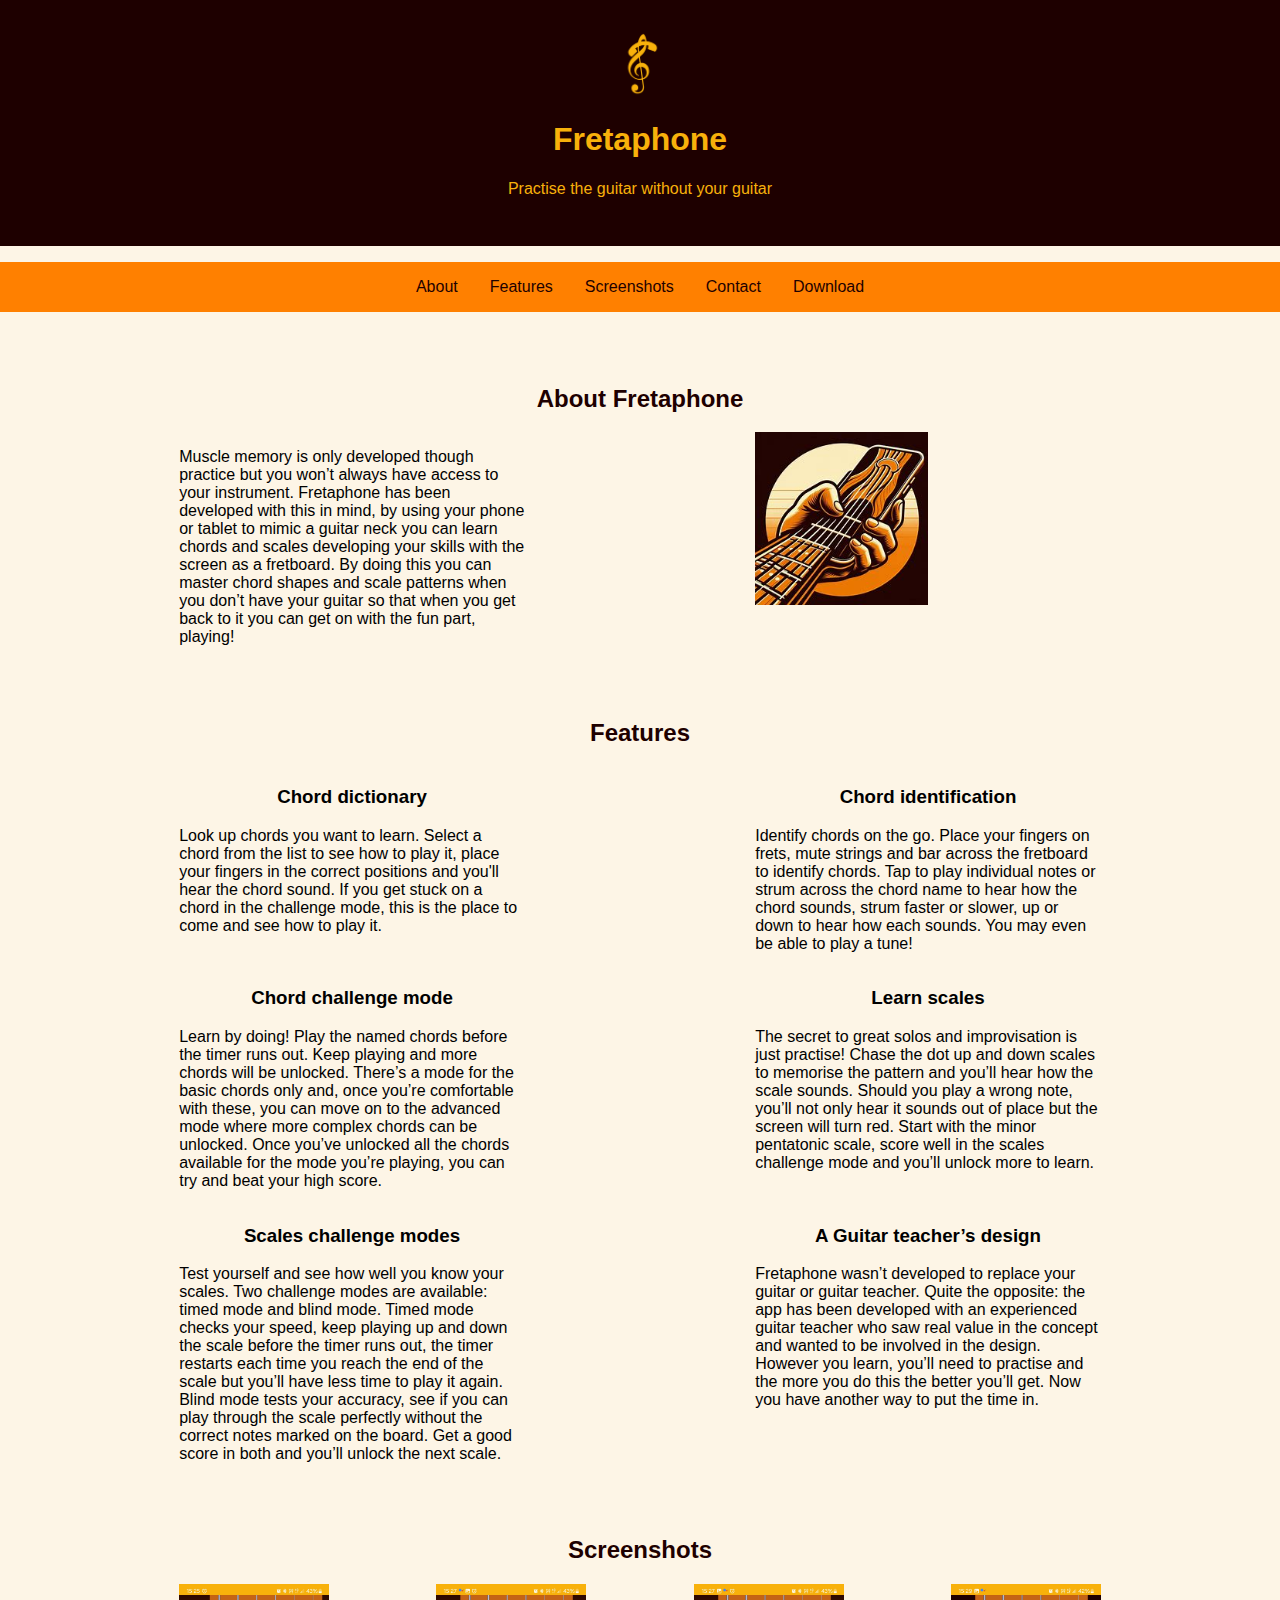
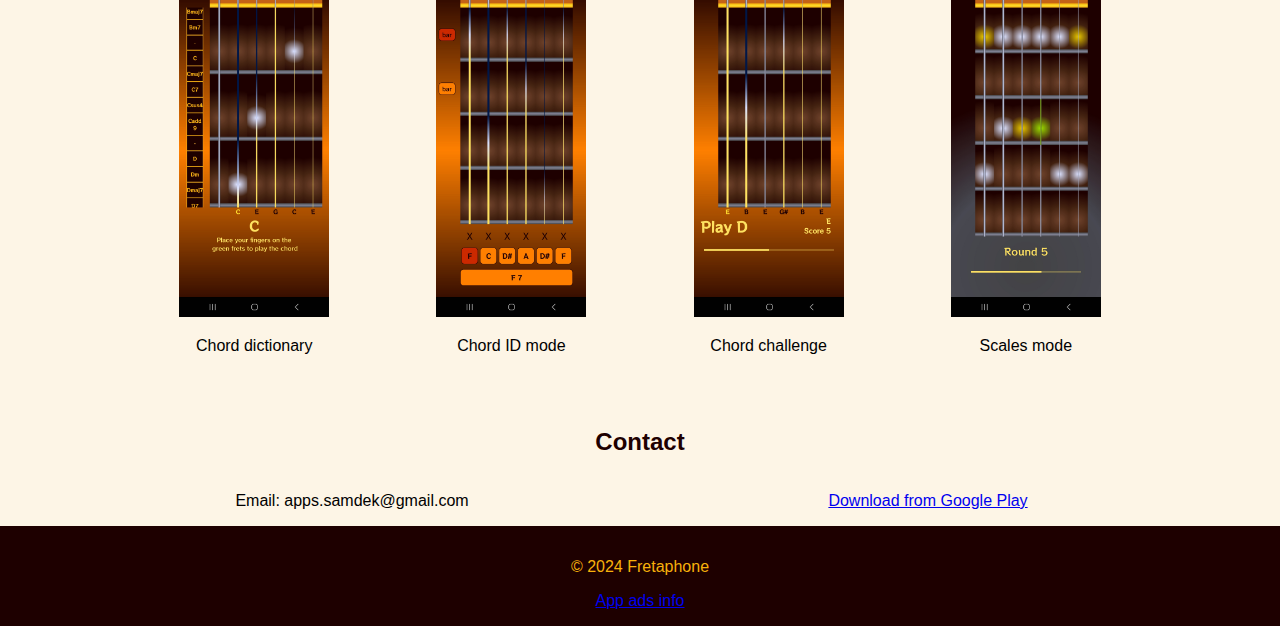
==== fretaphone.html @ 59482a4c "Transfer" ====
<!DOCTYPE html>
<html lang="en">

<head>
    <meta charset="UTF-8">
    <meta name="viewport" content="width=device-width, initial-scale=1.0">
    <title>Fretaphone</title>
    <link rel="stylesheet" href="styles.css">
</head>

<body>
    <header>
        <img src="fretaphone_logo.png" alt="fretaphone logo" id="logo">
        <h1>Fretaphone</h1>
        <p>Practise the guitar without your guitar</p>

    </header>

    <nav>
        <ul>
            <li><a href="#about">About</a></li>
            <li><a href="#features">Features</a></li>
            <li><a href="#screenshots">Screenshots</a></li>
            <li><a href="#contact">Contact</a></li>
            <a href="https://play.google.com/store/apps/details?id=com.fretaphone">Download</a>
        </ul>
    </nav>



    <section id="about">
        <div class="row">
            <div class="column">
                <h2 class="subhead">About Fretaphone</h2>
            </div>
        </div>
        <div class="row">
            <div class="column">

                <p>Muscle memory is only developed though practice but you won’t always have access to your instrument.
                    Fretaphone has been developed with this in mind, by using your phone or tablet to mimic a guitar
                    neck you can learn chords and scales developing your skills with the screen as a fretboard. By doing
                    this you can master chord shapes and scale patterns when you don’t have your guitar so that when you
                    get back to it you can get on with the fun part, playing!</p>
            </div>
            <div class="column">
                <img src="fretboard_phone_surreal.jpg" alt="fretaphone surreal image" id="image">
            </div>

        </div>

    </section>

    <section id="features">
        <div class="row">
            <div class="column">
                <h2 class="subhead">Features</h2>
            </div>
        </div>
        <div class="row">
            <div class="column">
                <h3>Chord dictionary</h3>
                <p>Look up chords you want to learn. Select a chord from the list to see how to play it, place your
                    fingers in the correct positions and
                    you'll hear the chord sound. If you get stuck on a chord in the challenge mode, this is the place to
                    come and see how to play it.</p>

            </div>
            <div class="column">
                <h3>Chord identification</h3>
                <p>Identify chords on the go. Place your fingers on frets, mute strings and bar across the fretboard to
                    identify chords.
                    Tap to play individual notes or strum across the chord name to hear how the chord sounds, strum
                    faster or slower,
                    up or down to hear how each sounds. You may even be able to play a tune!</p>

            </div>
        </div>

        </div>

        <div class="row">
            <div class="column">
                <h3>Chord challenge mode</h3>
                <p>Learn by doing! Play the named chords before the timer runs out. Keep playing and more chords will be
                    unlocked. There’s a mode for the basic chords only and, once you’re comfortable with these, you can
                    move on to the advanced mode where more complex chords can be unlocked. Once you’ve unlocked all the
                    chords available for the mode you’re playing, you can try and beat your high score. </p>
            </div>
            <div class="column">
                <h3>Learn scales</h3>
                <p>The secret to great solos and improvisation is just practise! Chase the dot up and down scales to
                    memorise the pattern and you’ll hear how the scale sounds. Should you play a wrong note, you’ll not
                    only hear it sounds out of place but the screen will turn red. Start with the minor pentatonic
                    scale, score well in the scales challenge mode and you’ll unlock more to learn. </p>
            </div>

        </div>

        <div class="row">
            <div class="column">
                <h3>Scales challenge modes</h3>
                <p>Test yourself and see how well you know your scales. Two challenge modes are available: timed mode
                    and blind mode. Timed mode checks your speed, keep playing up and down the scale before the timer
                    runs out, the timer restarts each time you reach the end of the scale but you’ll have less time to
                    play it again. Blind mode tests your accuracy, see if you can play through the scale perfectly
                    without the correct notes marked on the board. Get a good score in both and you’ll unlock the next
                    scale.</p>
            </div>
            <div class="column">
                <h3>A Guitar teacher’s design</h3>
                <p>Fretaphone wasn’t developed to replace your guitar or guitar teacher. Quite the opposite: the app has
                    been developed with an experienced guitar teacher who saw real value in the concept and wanted to be
                    involved in the design. However you learn, you’ll need to practise and the more you do this the
                    better you’ll get. Now you have another way to put the time in.</p>
            </div>

        </div>

    </section>

    <section id="screenshots">
        <div class="row">
            <div class="column">
                <h2 class="subhead">Screenshots</h2>
            </div>
       </div>
       <div class="screenshot-row">
        <div class="screenshot-container">
            <img src="screenshot_dictionary.jpg" alt="dictionary screenshot" class="screenshot">
            <p>Chord dictionary</p>
        </div>
        
        <div class="screenshot-container">
            <img src="screenshot_chord_id.jpg" alt="chord ID screenshot" class="screenshot">
            <p>Chord ID mode</p>
        </div>
        <div class="screenshot-container">
            <img src="screenshot_chords_challenge.jpg" alt="chord challenge screenshot 1" class="screenshot">
            <p>Chord challenge</p>
        </div>
        
        <div class="screenshot-container">
            <img src="screenshot_scales_timed.jpg" alt="scales timed mode screenshot" class="screenshot">
            <p>Scales mode</p>
        </div>
       
    </div>
        

    </section>

    <section id="contact">
        <div class="row">
            <div class="column">
                <h2 class="subhead">Contact</h2>
            </div>
        </div>
        <div class="row">
            <div class="column">
                <p>Email: apps.samdek@gmail.com</p>
            </div>
            <div class="column"><p>
    <a href="https://play.google.com/store/apps/details?id=com.fretaphone">Download from Google Play</a>

</p>
            </div>

        </div>

    </section>





    <footer>
        <p>&copy; 2024 Fretaphone</p>
        <a href="app-ads.txt">App ads info</a>
    </footer>
</body>


</html>
---- styles.css ----
/* styles.css */
body {
    font-family: Arial, sans-serif;
    margin: 0;
    padding: 0;
    background-color: #FDF5E6;
}

header {
    background-color:  #1E0000;
    color: #F8B10B;
    text-align: center;
    padding: 2rem;
}

.subhead {
   padding-top: 4%;
   font-weight: bold;
  color: #1E0000;
}



#logo {
    max-width: 10%; 
    height: auto; /* Maintains the aspect ratio */
    padding: 0%;
}

#image {
    width: 50%;
    height: 30%;
}

.screenshot-row {
    display: flex;
    flex-wrap: wrap;
    justify-content: space-between; /* Distribute space evenly */
    padding-left: 10%;
    padding-right: 10%;
}

.screenshot {
   flex: 1;
    max-width:100%; 
    
}


.screenshot-container {
    text-align: center; /* Center the text */
    padding-left: 5%;
    padding-right: 5%;
    max-width: 150px;
}

.screenshot {
    max-width: 100%; /* Ensure the image fits within the container */
}


nav ul {
    list-style: none;
    display: flex;
    justify-content: center;
    background-color: #ff8000;
    padding: 1rem;
}

nav a {
    text-decoration: none;
    color: #1E0000;
    margin: 0 1rem;
}


footer {
    text-align: center;
    background-color: #1E0000;
    color: #F8B10B;
    padding: 1rem;
}

.row {
    display: flex;
    flex-wrap: wrap;
    justify-content: center; /* Center horizontally */
    align-items: flex-start; /* Align items at the bottom */
    padding-left: 5%;
    padding-right: 5%;
}

.column {
    flex: 1; /* Equal distribution of available space */
    padding-left: 10%;
    padding-right: 10%;
    align-items: center;
    justify-items: center;
}

.index_scheme {
    color: black;
}
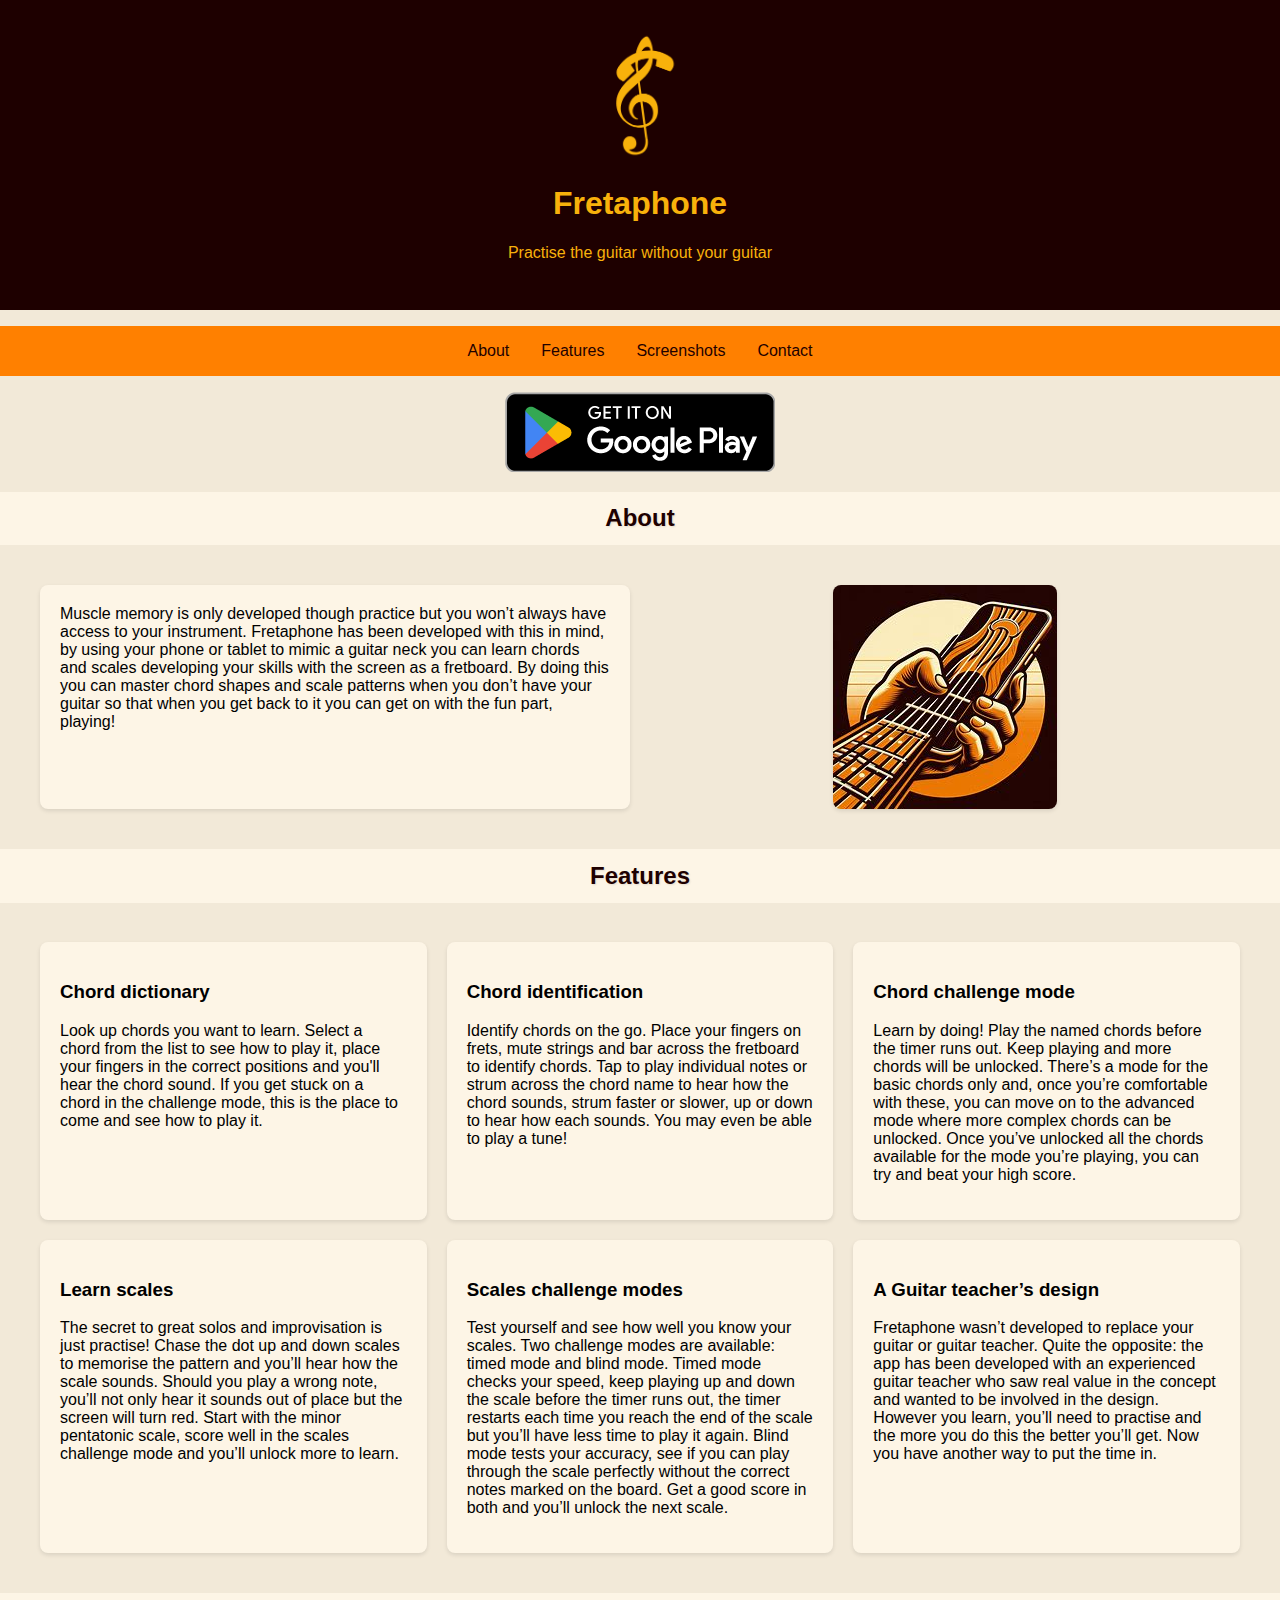
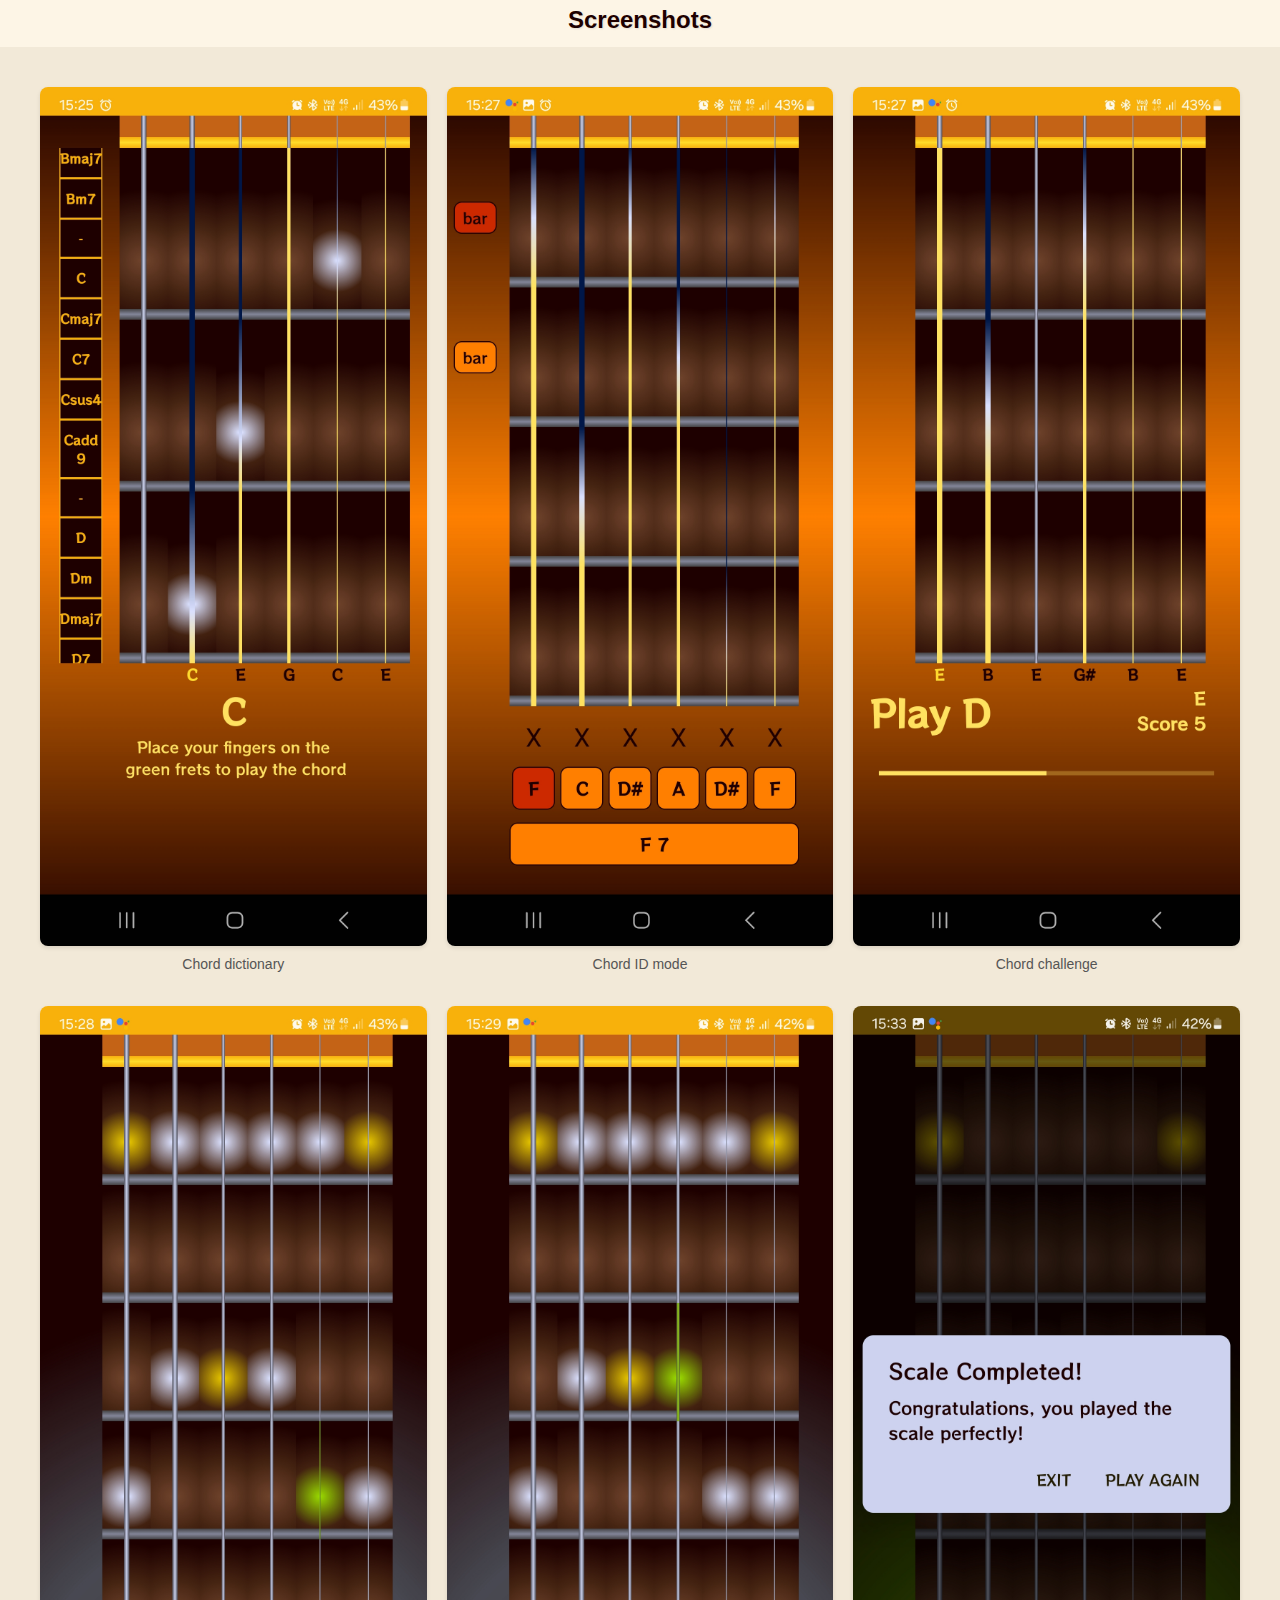
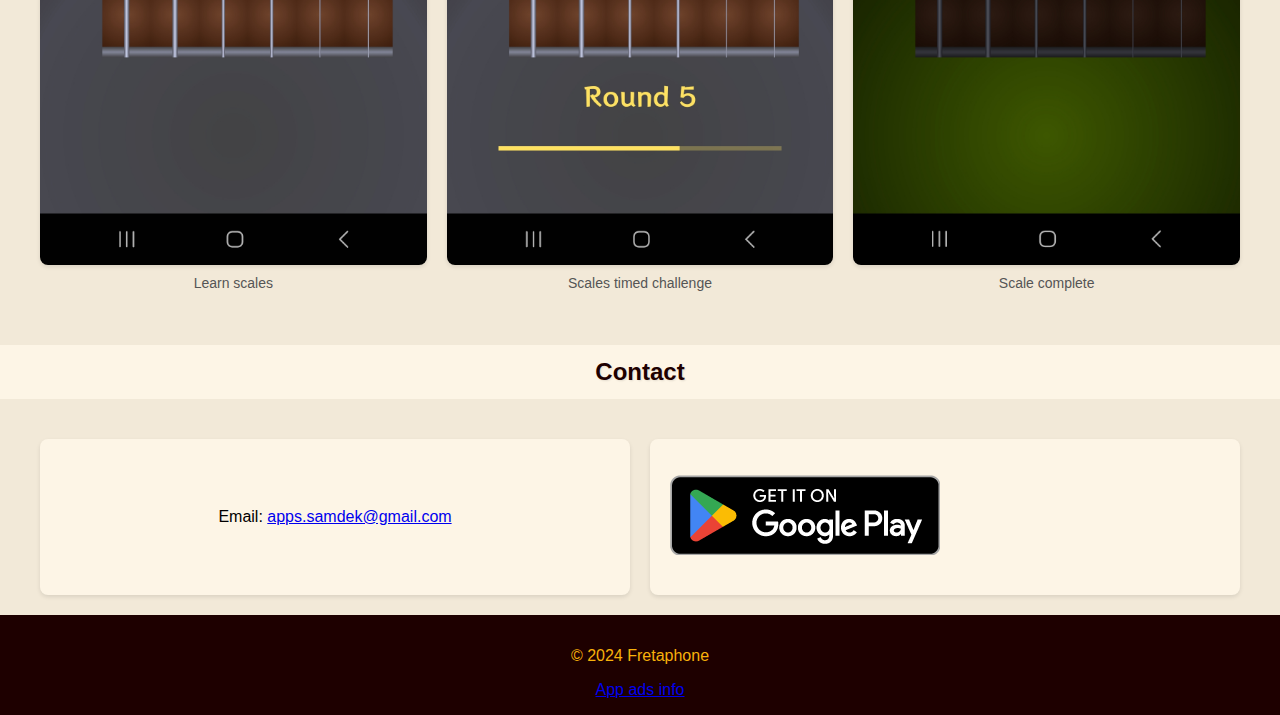
==== commit ed183077: "Updated colours" ====
--- a/fretaphone.html
+++ b/fretaphone.html
@@ -4,13 +4,14 @@
 <head>
     <meta charset="UTF-8">
     <meta name="viewport" content="width=device-width, initial-scale=1.0">
+    <link rel="stylesheet" href="freatphonestyles.css">
     <title>Fretaphone</title>
-    <link rel="stylesheet" href="styles.css">
 </head>
 
 <body>
+
     <header>
-        <img src="fretaphone_logo.png" alt="fretaphone logo" id="logo">
+        <img src="fretaphone_logo.png" alt="fretaphone logo" class="logo">
         <h1>Fretaphone</h1>
         <p>Practise the guitar without your guitar</p>
 
@@ -22,163 +23,154 @@
             <li><a href="#features">Features</a></li>
             <li><a href="#screenshots">Screenshots</a></li>
             <li><a href="#contact">Contact</a></li>
-            <a href="https://play.google.com/store/apps/details?id=com.fretaphone">Download</a>
         </ul>
     </nav>
 
-
+    <div class="image-container"><img src="GetItOnGooglePlay_Badge_Web_color_English.png" alt="download"></div>
 
     <section id="about">
-        <div class="row">
-            <div class="column">
-                <h2 class="subhead">About Fretaphone</h2>
+        <h2 class="subhead">About</h2>
+        <div class="container">
+            <div class="text-column">
+                Muscle memory is only developed though practice but you won’t always have access to your instrument.
+                Fretaphone has been developed with this in mind, by using your phone or tablet to mimic a guitar
+                neck you can learn chords and scales developing your skills with the screen as a fretboard. By doing
+                this you can master chord shapes and scale patterns when you don’t have your guitar so that when you
+                get back to it you can get on with the fun part, playing!
             </div>
-        </div>
-        <div class="row">
-            <div class="column">
-
-                <p>Muscle memory is only developed though practice but you won’t always have access to your instrument.
-                    Fretaphone has been developed with this in mind, by using your phone or tablet to mimic a guitar
-                    neck you can learn chords and scales developing your skills with the screen as a fretboard. By doing
-                    this you can master chord shapes and scale patterns when you don’t have your guitar so that when you
-                    get back to it you can get on with the fun part, playing!</p>
+            <div class="image-column"><img src="fretboard_phone_surreal.jpg" alt="surreal guitar phone" class="image">
             </div>
-            <div class="column">
-                <img src="fretboard_phone_surreal.jpg" alt="fretaphone surreal image" id="image">
-            </div>
-
         </div>
 
     </section>
 
     <section id="features">
-        <div class="row">
-            <div class="column">
-                <h2 class="subhead">Features</h2>
+        <h2 class="subhead">Features</h2>
+    </section>
+
+
+    <div class="container">
+        <!-- Paragraph Text -->
+        <div class="text-column">
+            <h3>Chord dictionary</h3>
+            <p>Look up chords you want to learn. Select a chord from the list to see how to play it, place your
+                fingers in the correct positions and
+                you'll hear the chord sound. If you get stuck on a chord in the challenge mode, this is the place to
+                come and see how to play it.</p>
+        </div>
+        <div class="text-column">
+            <h3>Chord identification</h3>
+            <p>Identify chords on the go. Place your fingers on frets, mute strings and bar across the fretboard to
+                identify chords.
+                Tap to play individual notes or strum across the chord name to hear how the chord sounds, strum
+                faster or slower,
+                up or down to hear how each sounds. You may even be able to play a tune!</p>
+        </div>
+        <div class="text-column">
+            <h3>Chord challenge mode</h3>
+            <p>Learn by doing! Play the named chords before the timer runs out. Keep playing and more chords will be
+                unlocked. There’s a mode for the basic chords only and, once you’re comfortable with these, you can
+                move on to the advanced mode where more complex chords can be unlocked. Once you’ve unlocked all the
+                chords available for the mode you’re playing, you can try and beat your high score. </p>
+        </div>
+        <div class="text-column">
+            <h3>Learn scales</h3>
+            <p>The secret to great solos and improvisation is just practise! Chase the dot up and down scales to
+                memorise the pattern and you’ll hear how the scale sounds. Should you play a wrong note, you’ll not
+                only hear it sounds out of place but the screen will turn red. Start with the minor pentatonic
+                scale, score well in the scales challenge mode and you’ll unlock more to learn. </p>
+        </div>
+        <div class="text-column">
+            <h3>Scales challenge modes</h3>
+            <p>Test yourself and see how well you know your scales. Two challenge modes are available: timed mode
+                and blind mode. Timed mode checks your speed, keep playing up and down the scale before the timer
+                runs out, the timer restarts each time you reach the end of the scale but you’ll have less time to
+                play it again. Blind mode tests your accuracy, see if you can play through the scale perfectly
+                without the correct notes marked on the board. Get a good score in both and you’ll unlock the next
+                scale.</p>
+        </div>
+        <div class="text-column">
+            <h3>A Guitar teacher’s design</h3>
+            <p>Fretaphone wasn’t developed to replace your guitar or guitar teacher. Quite the opposite: the app has
+                been developed with an experienced guitar teacher who saw real value in the concept and wanted to be
+                involved in the design. However you learn, you’ll need to practise and the more you do this the
+                better you’ll get. Now you have another way to put the time in.</p>
+        </div>
+    </div>
+
+ 
+
+    <section id="screenshots">
+        <h2 class="subhead">Screenshots</h2>
+        <div class="container">
+  
+            <div class="image-column">
+                <div class="image-container">
+                <img src="screenshot_dictionary.jpg" alt="dictionary screenshot" class="screenshot">
+                <p class="image-label">Chord dictionary</p>
+                </div>
+            </div>
+            <div class="image-column">
+                <div class="image-container">
+                <img src="screenshot_chord_id.jpg" alt="chord ID screenshot" class="screenshot">
+                <p class="image-label">Chord ID mode</p>
+                </div>
+            </div>
+            <div class="image-column">
+                <div class="image-container">
+                <img src="screenshot_chords_challenge.jpg" alt="chord challenge screenshot 1" class="screenshot">
+                <p class="image-label">Chord challenge</p>
             </div>
         </div>
-        <div class="row">
-            <div class="column">
-                <h3>Chord dictionary</h3>
-                <p>Look up chords you want to learn. Select a chord from the list to see how to play it, place your
-                    fingers in the correct positions and
-                    you'll hear the chord sound. If you get stuck on a chord in the challenge mode, this is the place to
-                    come and see how to play it.</p>
-
+            <div class="image-column">
+                <div class="image-container">
+                <img src="screenshot_scales.jpg" alt="Learn scales" class="screenshot">
+                <p class="image-label">Learn scales</p>
             </div>
-            <div class="column">
-                <h3>Chord identification</h3>
-                <p>Identify chords on the go. Place your fingers on frets, mute strings and bar across the fretboard to
-                    identify chords.
-                    Tap to play individual notes or strum across the chord name to hear how the chord sounds, strum
-                    faster or slower,
-                    up or down to hear how each sounds. You may even be able to play a tune!</p>
-
             </div>
+        
+            <div class="image-column">
+                <div class="image-container">
+                <img src="screenshot_scales_timed.jpg" alt="scales timed mode screenshot" class="screenshot">
+                <p class="image-label">Scales timed challenge</p>
+            </div>
+            </div>
+          
+           
+            <div class="image-column">
+                <div class="image-container">
+                <img src="screenshot_scales_complete.jpg" alt="scales timed mode screenshot" class="screenshot">
+                <p class="image-label">Scale complete</p>
+            </div>
+            </div>
+       
         </div>
 
-        </div>
-
-        <div class="row">
-            <div class="column">
-                <h3>Chord challenge mode</h3>
-                <p>Learn by doing! Play the named chords before the timer runs out. Keep playing and more chords will be
-                    unlocked. There’s a mode for the basic chords only and, once you’re comfortable with these, you can
-                    move on to the advanced mode where more complex chords can be unlocked. Once you’ve unlocked all the
-                    chords available for the mode you’re playing, you can try and beat your high score. </p>
-            </div>
-            <div class="column">
-                <h3>Learn scales</h3>
-                <p>The secret to great solos and improvisation is just practise! Chase the dot up and down scales to
-                    memorise the pattern and you’ll hear how the scale sounds. Should you play a wrong note, you’ll not
-                    only hear it sounds out of place but the screen will turn red. Start with the minor pentatonic
-                    scale, score well in the scales challenge mode and you’ll unlock more to learn. </p>
-            </div>
-
-        </div>
-
-        <div class="row">
-            <div class="column">
-                <h3>Scales challenge modes</h3>
-                <p>Test yourself and see how well you know your scales. Two challenge modes are available: timed mode
-                    and blind mode. Timed mode checks your speed, keep playing up and down the scale before the timer
-                    runs out, the timer restarts each time you reach the end of the scale but you’ll have less time to
-                    play it again. Blind mode tests your accuracy, see if you can play through the scale perfectly
-                    without the correct notes marked on the board. Get a good score in both and you’ll unlock the next
-                    scale.</p>
-            </div>
-            <div class="column">
-                <h3>A Guitar teacher’s design</h3>
-                <p>Fretaphone wasn’t developed to replace your guitar or guitar teacher. Quite the opposite: the app has
-                    been developed with an experienced guitar teacher who saw real value in the concept and wanted to be
-                    involved in the design. However you learn, you’ll need to practise and the more you do this the
-                    better you’ll get. Now you have another way to put the time in.</p>
-            </div>
-
-        </div>
 
     </section>
 
-    <section id="screenshots">
-        <div class="row">
-            <div class="column">
-                <h2 class="subhead">Screenshots</h2>
+    <section id = "contact">
+        <h2 class="subhead">Contact</h2>
+        <div class="container">
+            <div class="email-column">
+                <p>Email:  <a href="mailto:your@email.com">apps.samdek@gmail.com</a>
+               </p>
             </div>
-       </div>
-       <div class="screenshot-row">
-        <div class="screenshot-container">
-            <img src="screenshot_dictionary.jpg" alt="dictionary screenshot" class="screenshot">
-            <p>Chord dictionary</p>
-        </div>
-        
-        <div class="screenshot-container">
-            <img src="screenshot_chord_id.jpg" alt="chord ID screenshot" class="screenshot">
-            <p>Chord ID mode</p>
-        </div>
-        <div class="screenshot-container">
-            <img src="screenshot_chords_challenge.jpg" alt="chord challenge screenshot 1" class="screenshot">
-            <p>Chord challenge</p>
-        </div>
-        
-        <div class="screenshot-container">
-            <img src="screenshot_scales_timed.jpg" alt="scales timed mode screenshot" class="screenshot">
-            <p>Scales mode</p>
-        </div>
-       
-    </div>
-        
-
+      
+      
+            <div class="text-column">
+                <p>
+                <a href="https://play.google.com/store/apps/details?id=com.fretaphone"><img src="GetItOnGooglePlay_Badge_Web_color_English.png"></a>
+            </p>
+            </div>
+      </div>
     </section>
-
-    <section id="contact">
-        <div class="row">
-            <div class="column">
-                <h2 class="subhead">Contact</h2>
-            </div>
-        </div>
-        <div class="row">
-            <div class="column">
-                <p>Email: apps.samdek@gmail.com</p>
-            </div>
-            <div class="column"><p>
-    <a href="https://play.google.com/store/apps/details?id=com.fretaphone">Download from Google Play</a>
-
-</p>
-            </div>
-
-        </div>
-
-    </section>
-
-
-
-
 
     <footer>
         <p>&copy; 2024 Fretaphone</p>
         <a href="app-ads.txt">App ads info</a>
     </footer>
+   
 </body>
 
-
 </html>--- a/freatphonestyles.css
+++ b/freatphonestyles.css
@@ -0,0 +1,125 @@
+/* styles.css */
+
+/* Set up the grid container */
+.container {
+    display: grid;
+    grid-template-columns: repeat(auto-fit, minmax(300px, 1fr)); /* Up to 3 columns, responsive */
+    gap: 20px; /* Spacing between items */
+    padding: 20px;
+    max-width: 1200px; /* Optional: Limit the container width */
+    margin: 0 auto; /* Center the container horizontally */
+    flex-direction: column;
+}
+
+/* Style the paragraph text column */
+.text-column {
+   background-color: #FDF5E6 ;
+    padding: 20px;
+    border-radius: 8px;
+    box-shadow: 0 2px 4px rgba(0, 0, 0, 0.1);
+}
+/* as text column but centered */
+.email-column {
+   text-align: center;
+    place-content: center;
+    background-color: #FDF5E6 ;
+     padding: 20px;
+     border-radius: 8px;
+     box-shadow: 0 2px 4px rgba(0, 0, 0, 0.1);
+ }
+
+.image-container {
+    display: flex;
+    flex-direction: column; /* Stack image and label vertically */
+    align-items: center; /* Center content horizontally */
+}
+
+/* Style the image column */
+.image-column {
+    display: grid;
+    grid-template-columns: repeat(auto-fit, minmax(150px, 1fr)); /* Up to 6 columns, responsive */
+    gap: 10px;
+ justify-items: center;
+ align-items: center;
+}
+
+/* Style individual images */
+.image-column img {
+    max-width: 100%;
+    height: auto;
+    border-radius: 8px;
+    box-shadow: 0 2px 4px rgba(0, 0, 0, 0.1);
+}
+/* Style the image labels */
+.image-label {
+    font-size: 14px;
+    color: #555;
+    margin-top: 10px;
+}
+
+/* END GRID */
+
+body {
+    font-family: Arial, sans-serif;
+    margin: 0;
+    padding: 0;
+    background-color: #F2E9D8;
+}
+
+header {
+    background-color:  #1E0000;
+    color: #F8B10B;
+    text-align: center;
+    padding: 2rem;
+   
+}
+
+.subhead {
+   padding: 1%;
+   font-weight: bold;
+  color: #1E0000;
+  background-color: #FDF5E6 ;
+  text-shadow: 1px 1px 2px rgba(0, 0, 0, 0.1);
+  align-items: center;
+  align-self: center;
+  text-align: center;
+}
+
+.logo {
+    max-width: 20%; 
+    min-width: 20%;
+    height: auto; /* Maintains the aspect ratio */
+    padding: 0%;
+}
+
+#nav-img {
+  max-width:;
+}
+
+.screenshot {
+    flex: 1;
+     max-width:100%; 
+ }
+
+ nav ul {
+    list-style: none;
+    display: flex;
+    flex-wrap: wrap;
+    justify-content: center;
+    background-color: #ff8000;
+    padding: 1rem;
+}
+
+nav a {
+    text-decoration: none;
+    color: #1E0000;
+    margin: 0 1rem;
+}
+
+
+footer {
+    text-align: center;
+    background-color: #1E0000;
+    color: #F8B10B;
+    padding: 1rem;
+}
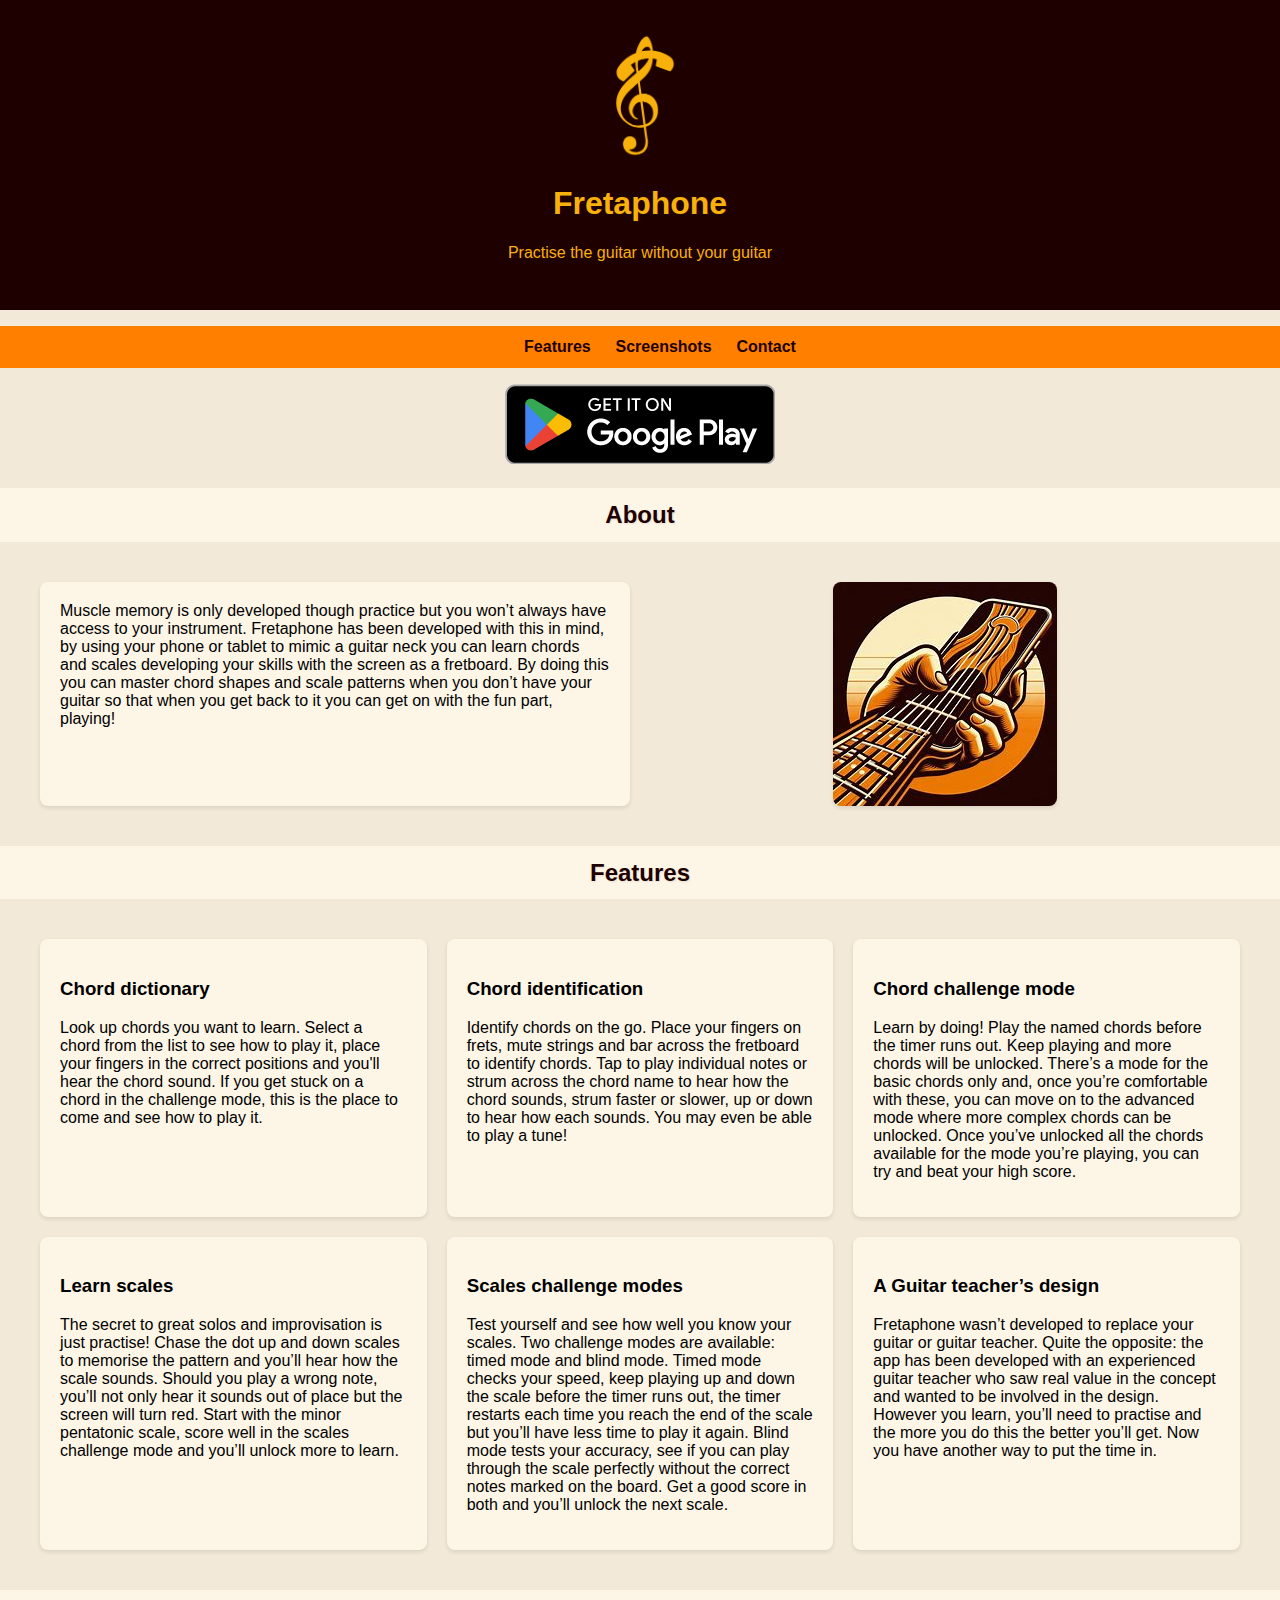
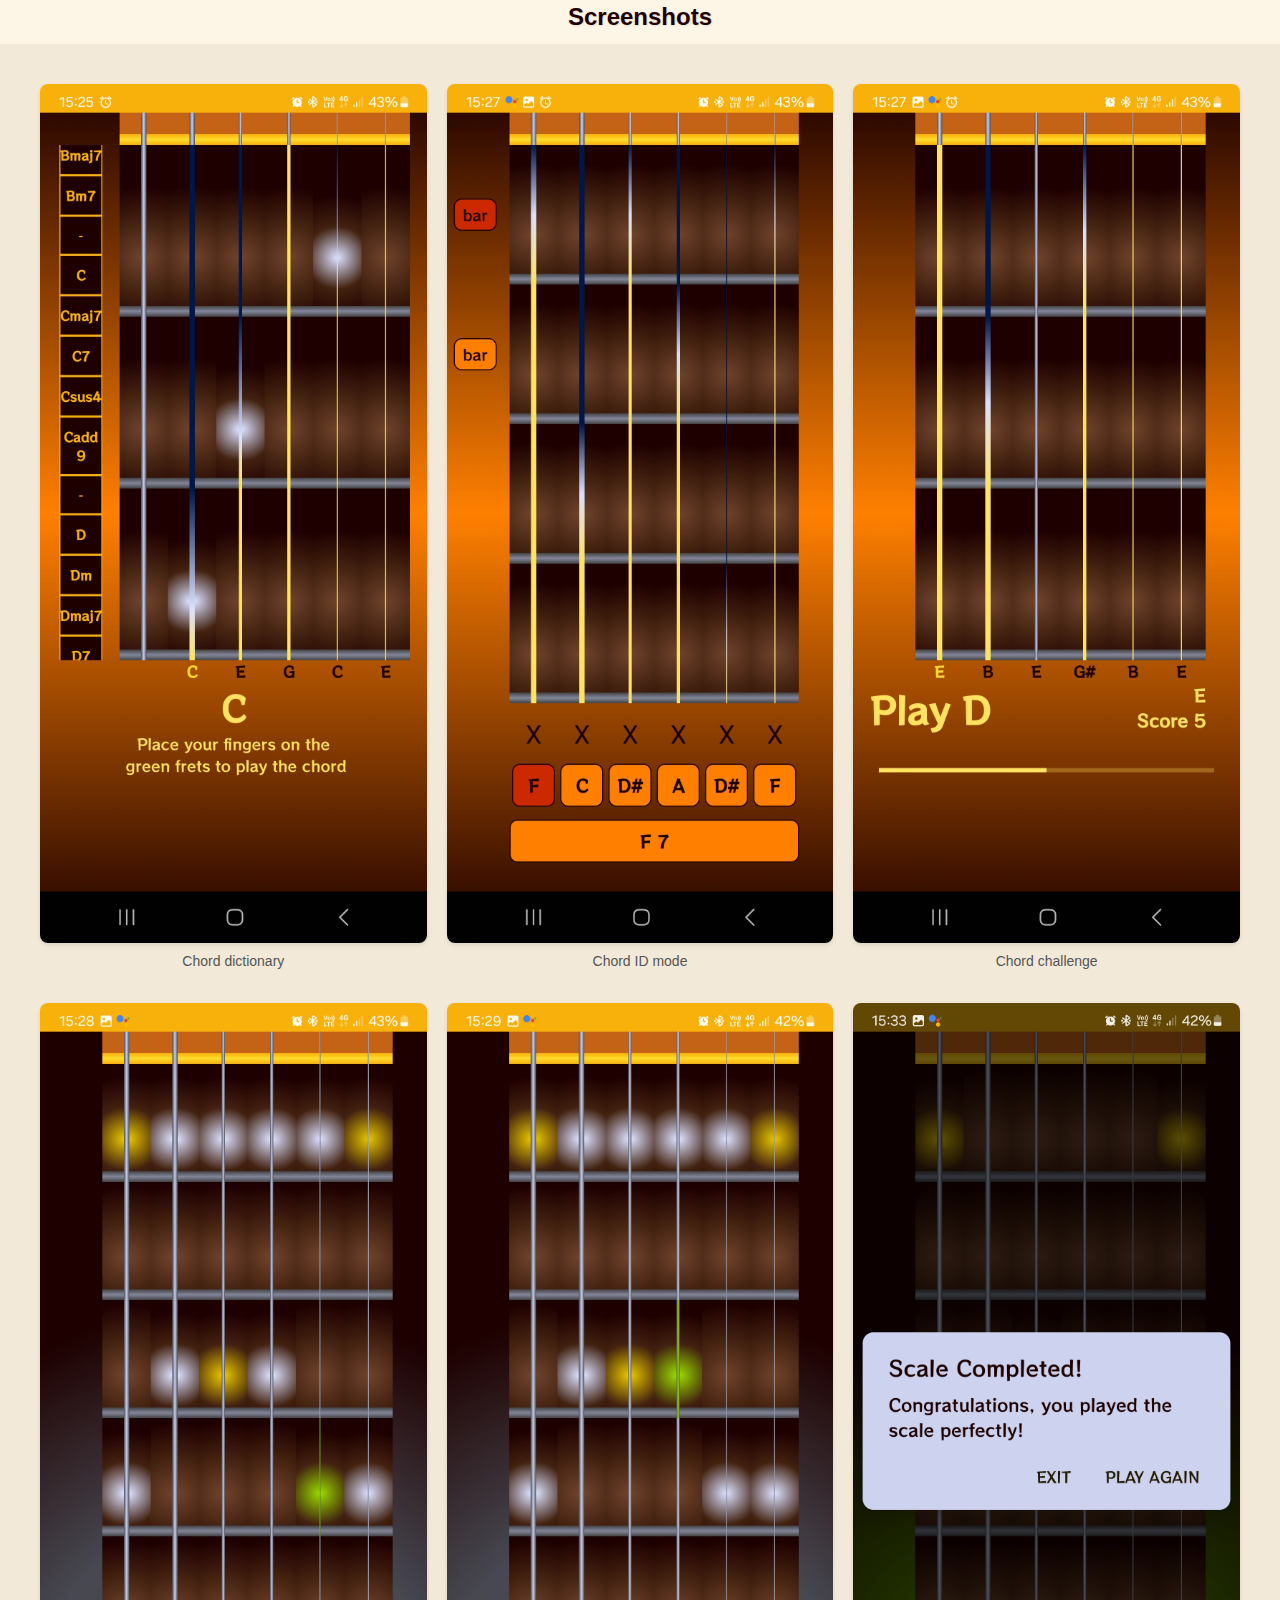
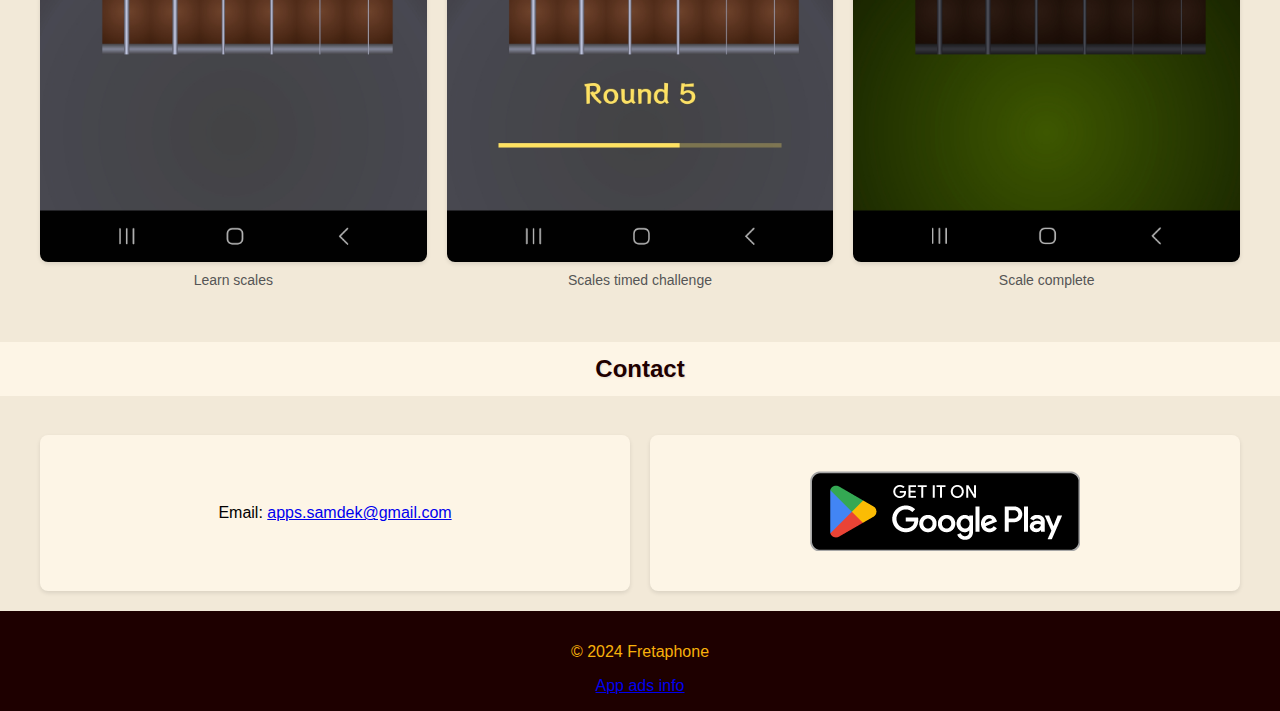
==== commit 2337b372: "nav bar to columns" ====
--- a/fretaphone.html
+++ b/fretaphone.html
@@ -18,15 +18,25 @@
     </header>
 
     <nav>
-        <ul>
-            <li><a href="#about">About</a></li>
-            <li><a href="#features">Features</a></li>
-            <li><a href="#screenshots">Screenshots</a></li>
-            <li><a href="#contact">Contact</a></li>
+
+        <div class="list-container">
+            <ul>
+            <div class="list-column">
+                <li><a href="#features">Features</a></li>
+            </div>
+            <div class="list-column">
+                <li><a href="#screenshots">Screenshots</a></li>
+            </div>
+            <div class="list-column">
+                <li><a href="#contact">Contact</a></li>
+            </div>
         </ul>
+        </div>
+
+     
     </nav>
 
-    <div class="image-container"><img src="GetItOnGooglePlay_Badge_Web_color_English.png" alt="download"></div>
+    <div class="image-container"><a href="https://play.google.com/store/apps/details?id=com.fretaphone"><img src="GetItOnGooglePlay_Badge_Web_color_English.png"></a></div>
 
     <section id="about">
         <h2 class="subhead">About</h2>
@@ -158,7 +168,7 @@
             </div>
       
       
-            <div class="text-column">
+            <div class="email-column">
                 <p>
                 <a href="https://play.google.com/store/apps/details?id=com.fretaphone"><img src="GetItOnGooglePlay_Badge_Web_color_English.png"></a>
             </p>
--- a/freatphonestyles.css
+++ b/freatphonestyles.css
@@ -27,6 +27,20 @@
      border-radius: 8px;
      box-shadow: 0 2px 4px rgba(0, 0, 0, 0.1);
  }
+
+ .list-column {
+    padding: 1%;
+     border-radius: 8px;
+    font-weight: bold;
+    color: #1E0000;
+ }
+
+ .list-container {
+    display: flex;
+    flex-direction: column; /* Stack image and label vertically */
+    align-content: left; /* Center content horizontally */
+}
+
 
 .image-container {
     display: flex;
@@ -86,14 +100,11 @@
 }
 
 .logo {
-    max-width: 20%; 
+    max-width: 30%; 
+    max-width: 150px;
     min-width: 20%;
     height: auto; /* Maintains the aspect ratio */
     padding: 0%;
-}
-
-#nav-img {
-  max-width:;
 }
 
 .screenshot {
@@ -107,13 +118,13 @@
     flex-wrap: wrap;
     justify-content: center;
     background-color: #ff8000;
-    padding: 1rem;
+  
 }
 
 nav a {
     text-decoration: none;
     color: #1E0000;
-    margin: 0 1rem;
+  
 }
 
 
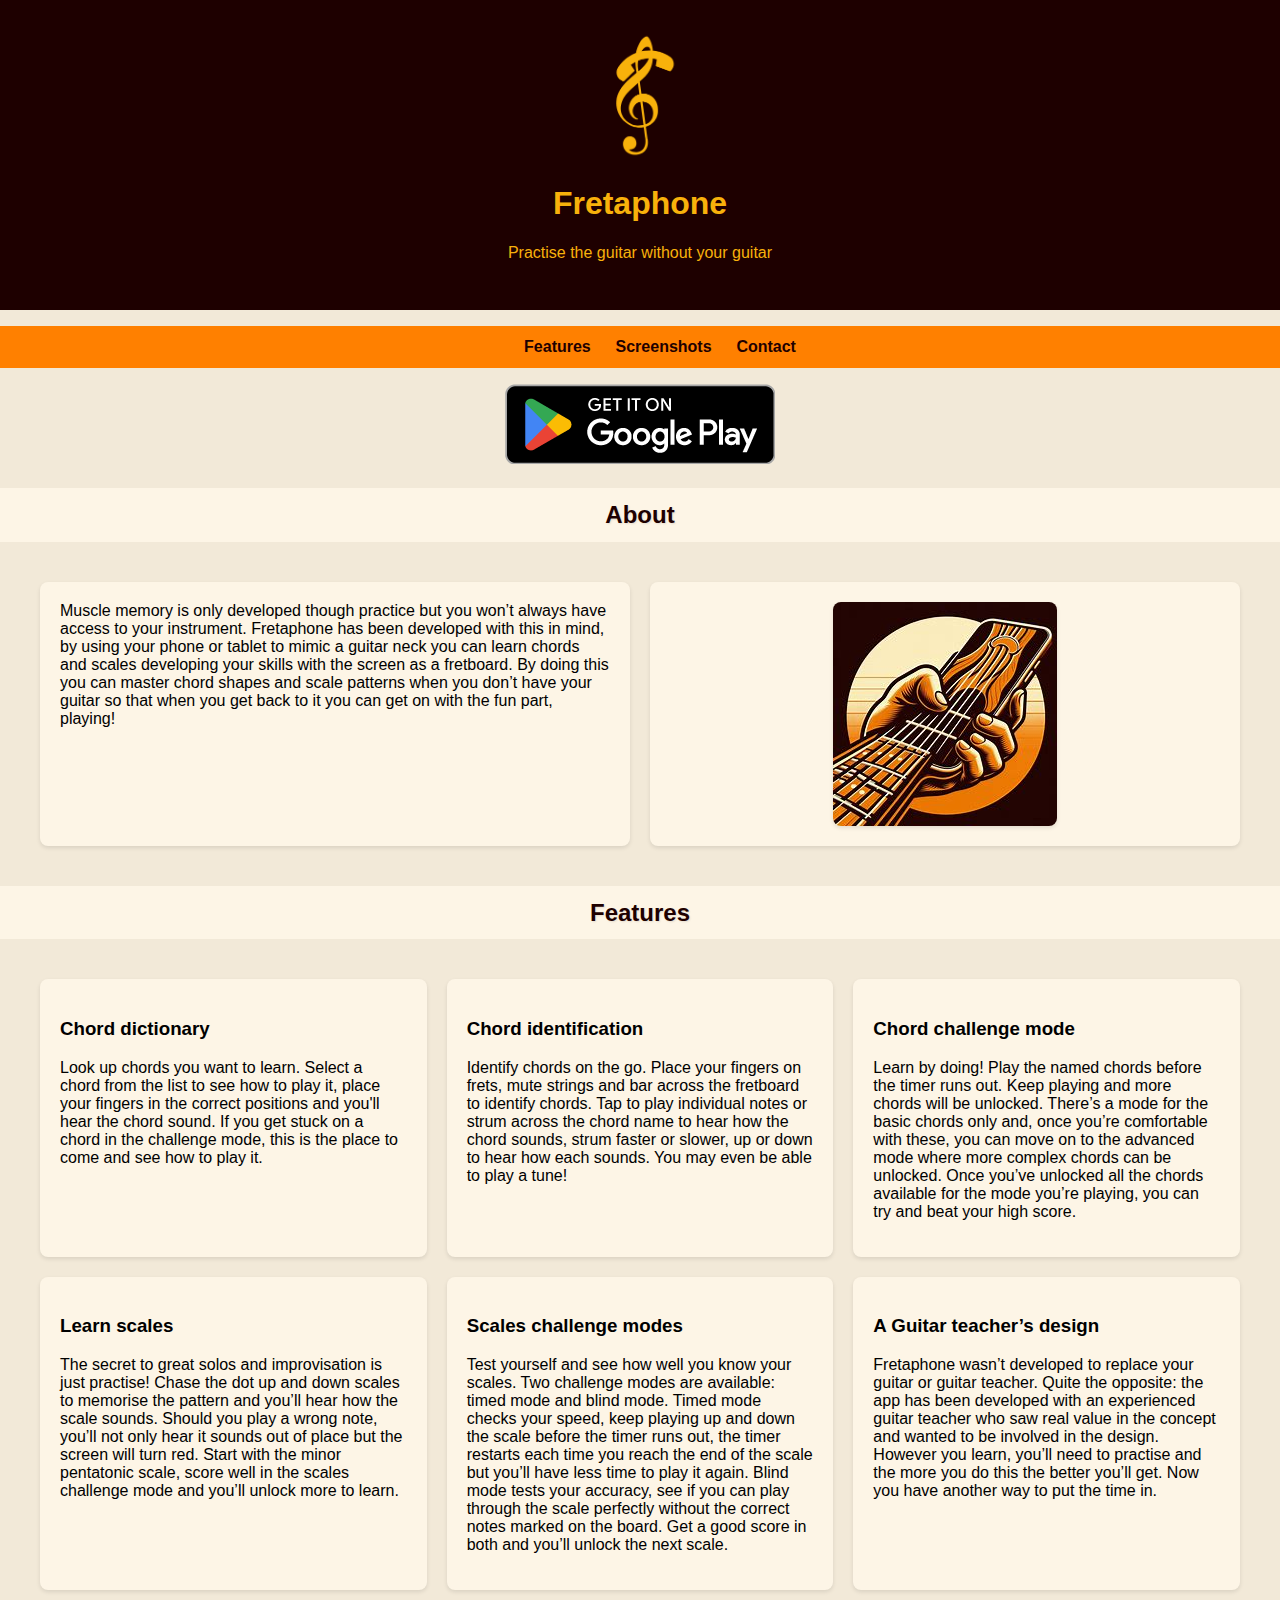
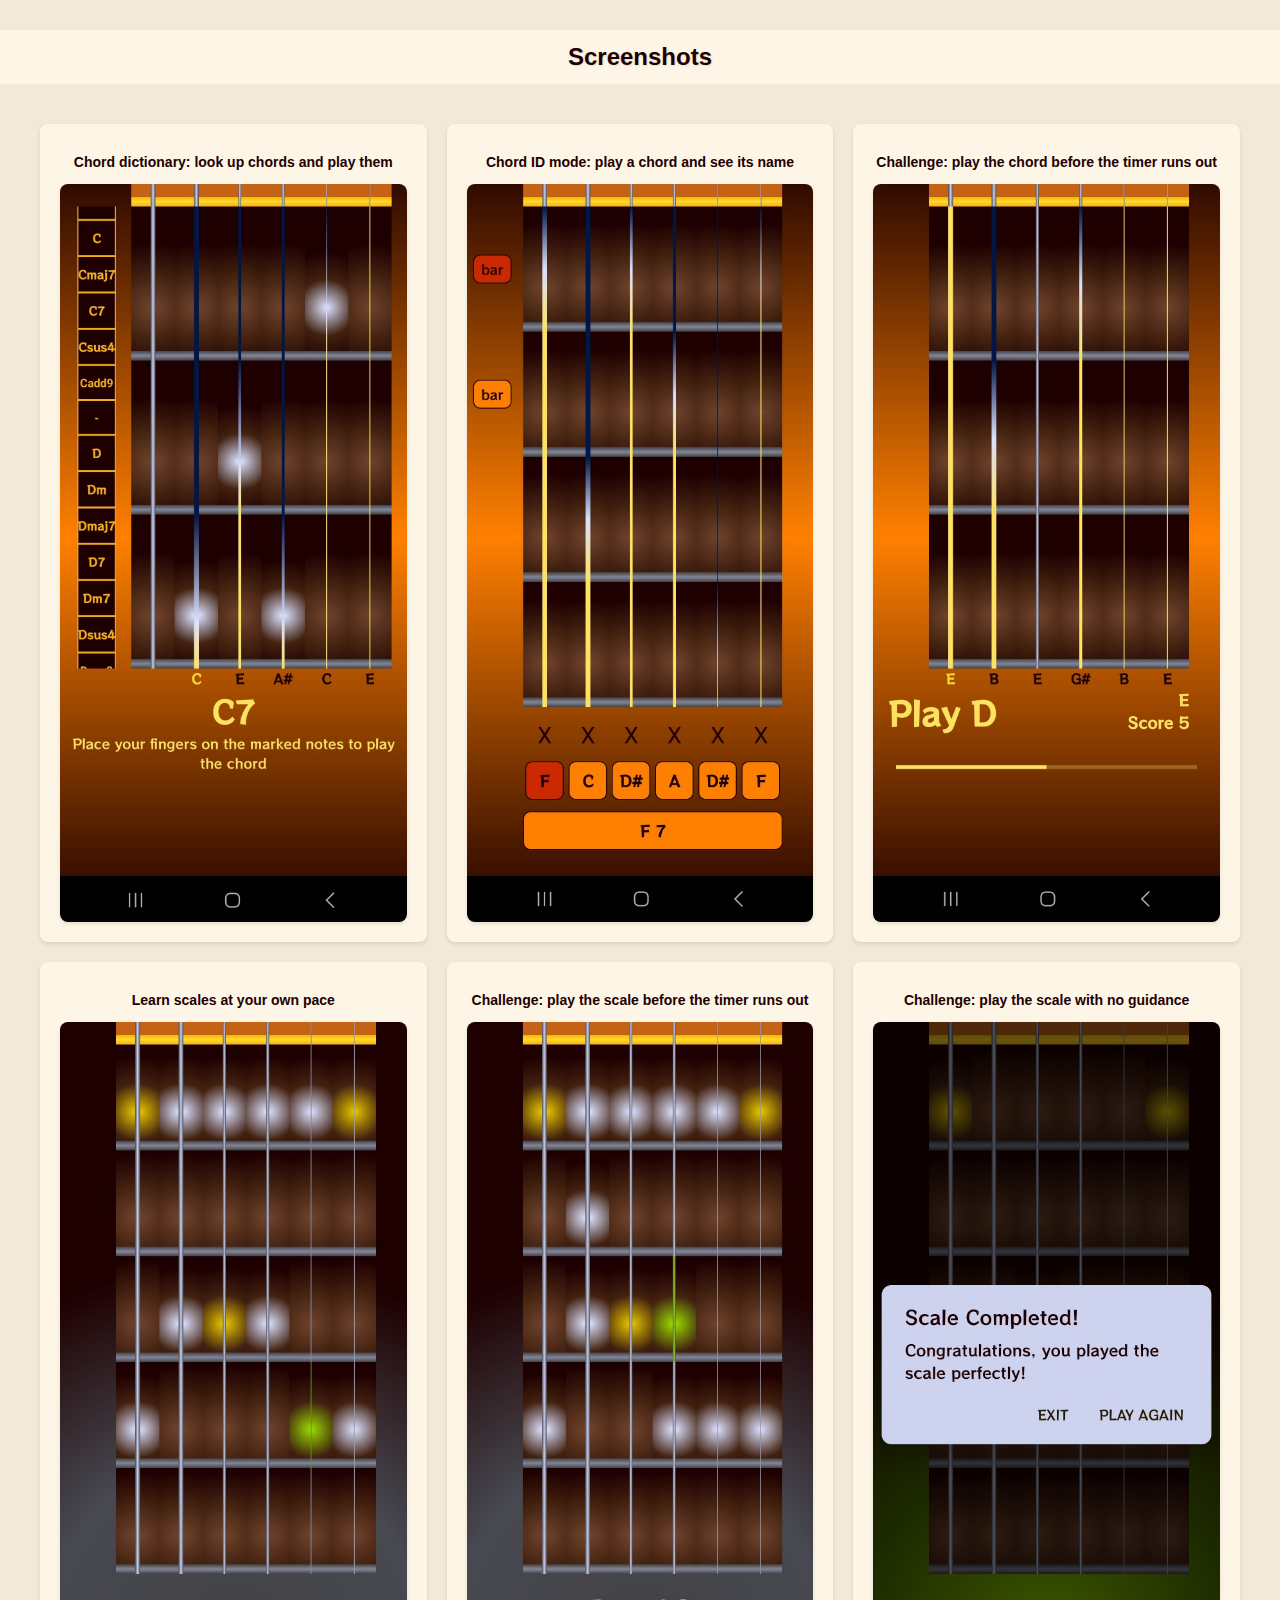
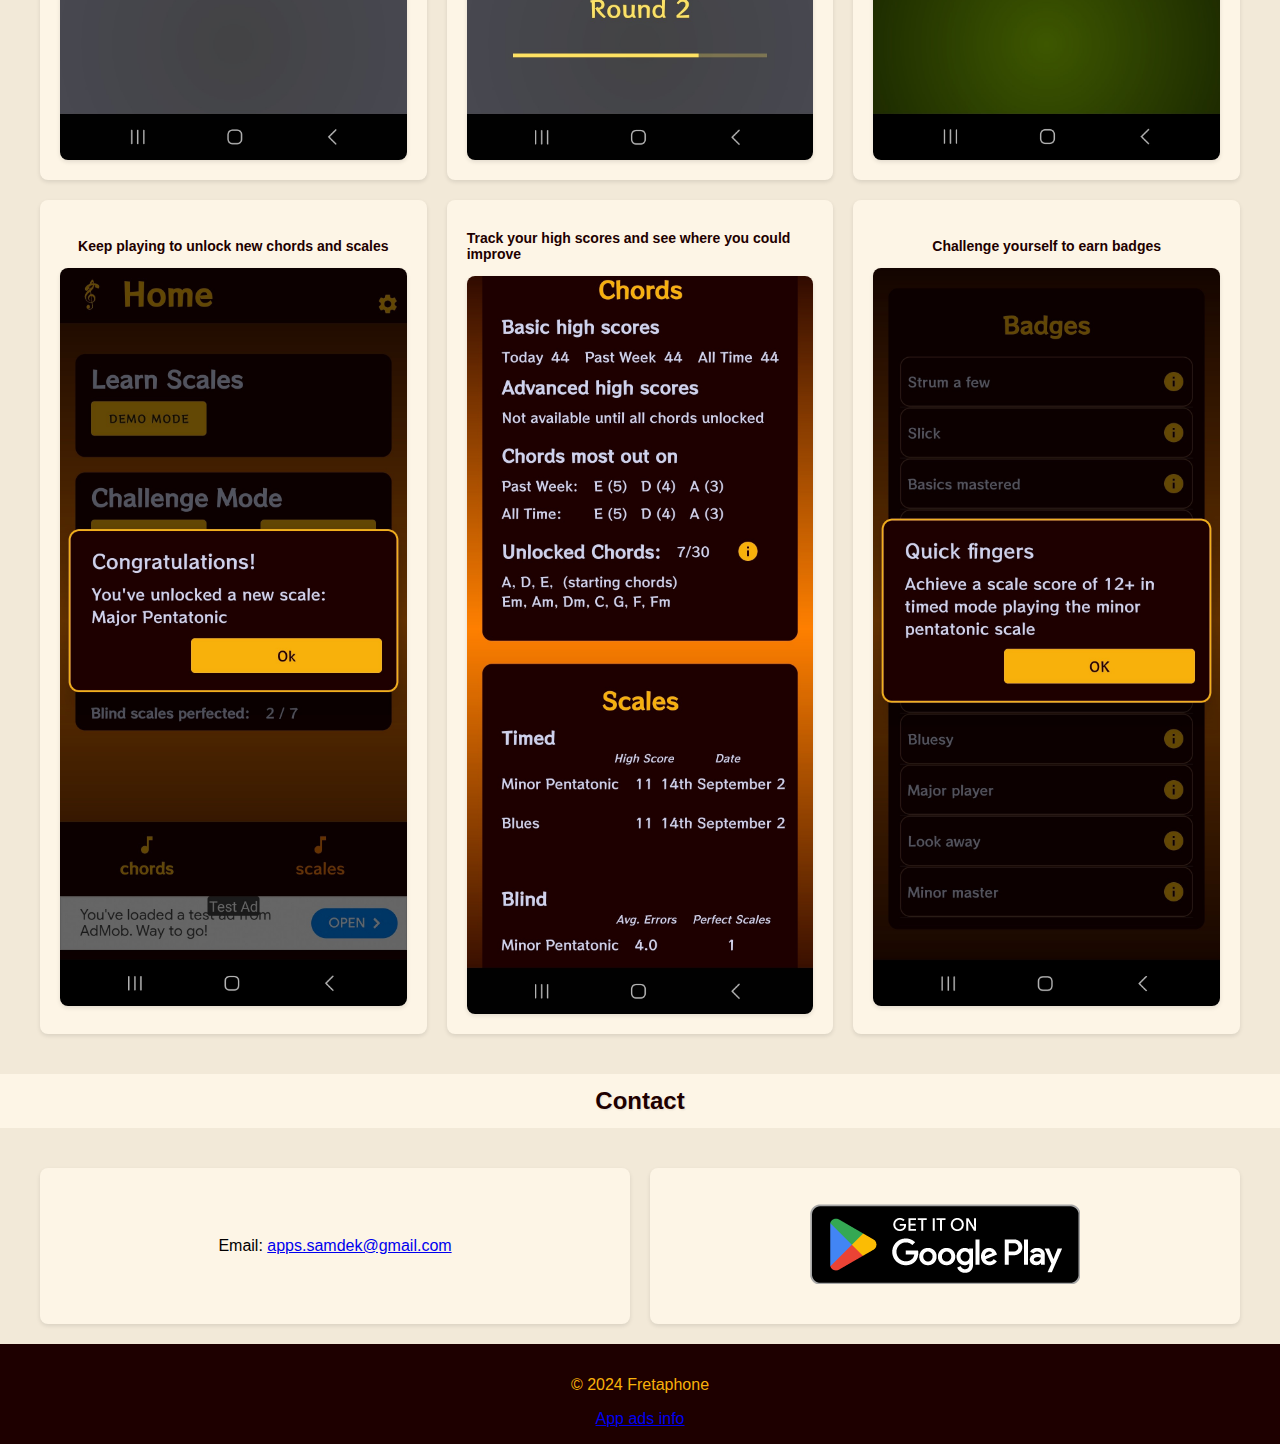
==== commit 63b58bad: "added screenshots cropped screenshots labels above screenshots and bold card style background for sc" ====
--- a/fretaphone.html
+++ b/fretaphone.html
@@ -116,41 +116,72 @@
   
             <div class="image-column">
                 <div class="image-container">
+                    <p class="image-label">Chord dictionary: look up chords and play them</p>
                 <img src="screenshot_dictionary.jpg" alt="dictionary screenshot" class="screenshot">
-                <p class="image-label">Chord dictionary</p>
+                
                 </div>
             </div>
             <div class="image-column">
                 <div class="image-container">
+                    <p class="image-label">Chord ID mode: play a chord and see its name</p>
                 <img src="screenshot_chord_id.jpg" alt="chord ID screenshot" class="screenshot">
-                <p class="image-label">Chord ID mode</p>
+              
                 </div>
             </div>
             <div class="image-column">
                 <div class="image-container">
+                    <p class="image-label">Challenge: play the chord before the timer runs out</p>
                 <img src="screenshot_chords_challenge.jpg" alt="chord challenge screenshot 1" class="screenshot">
-                <p class="image-label">Chord challenge</p>
-            </div>
-        </div>
-            <div class="image-column">
-                <div class="image-container">
+              
+            </div>
+        </div>
+            <div class="image-column">
+                <div class="image-container">
+                    <p class="image-label">Learn scales at your own pace</p>
                 <img src="screenshot_scales.jpg" alt="Learn scales" class="screenshot">
-                <p class="image-label">Learn scales</p>
+                
             </div>
             </div>
         
             <div class="image-column">
                 <div class="image-container">
-                <img src="screenshot_scales_timed.jpg" alt="scales timed mode screenshot" class="screenshot">
-                <p class="image-label">Scales timed challenge</p>
+                    <p class="image-label">Challenge: play the scale before the timer runs out</p>
+                <img src="screenshot_scale_timed.jpg" alt="scales timed mode screenshot" class="screenshot">
+                
             </div>
             </div>
           
            
             <div class="image-column">
                 <div class="image-container">
+                    <p class="image-label">Challenge: play the scale with no guidance</p>
                 <img src="screenshot_scales_complete.jpg" alt="scales timed mode screenshot" class="screenshot">
-                <p class="image-label">Scale complete</p>
+                
+            </div>
+            </div>
+
+            <div class="image-column">
+                <div class="image-container">
+                    <p class="image-label">Keep playing to unlock new chords and scales</p>
+                <img src="screenshot_scale_unlocked.jpg" alt="unlock chords and scales" class="screenshot">
+              
+            </div>
+            </div>
+        
+            <div class="image-column">
+                <div class="image-container">
+                    <p class="image-label">Track your high scores and see where you could improve</p>
+                <img src="screenshot_records.jpg" alt="records screenshot" class="screenshot">
+                
+            </div>
+            </div>
+          
+           
+            <div class="image-column">
+                <div class="image-container">
+                    <p class="image-label">Challenge yourself to earn badges</p>
+                <img src="screenshot_badges.jpg" alt="badges screenshot" class="screenshot">
+              
             </div>
             </div>
        
--- a/freatphonestyles.css
+++ b/freatphonestyles.css
@@ -53,6 +53,10 @@
     display: grid;
     grid-template-columns: repeat(auto-fit, minmax(150px, 1fr)); /* Up to 6 columns, responsive */
     gap: 10px;
+    background-color: #FDF5E6 ;
+    padding: 20px;
+    border-radius: 8px;
+    box-shadow: 0 2px 4px rgba(0, 0, 0, 0.1);
  justify-items: center;
  align-items: center;
 }
@@ -67,7 +71,8 @@
 /* Style the image labels */
 .image-label {
     font-size: 14px;
-    color: #555;
+    font-weight: bold;
+    color: #1E0000;
     margin-top: 10px;
 }
 
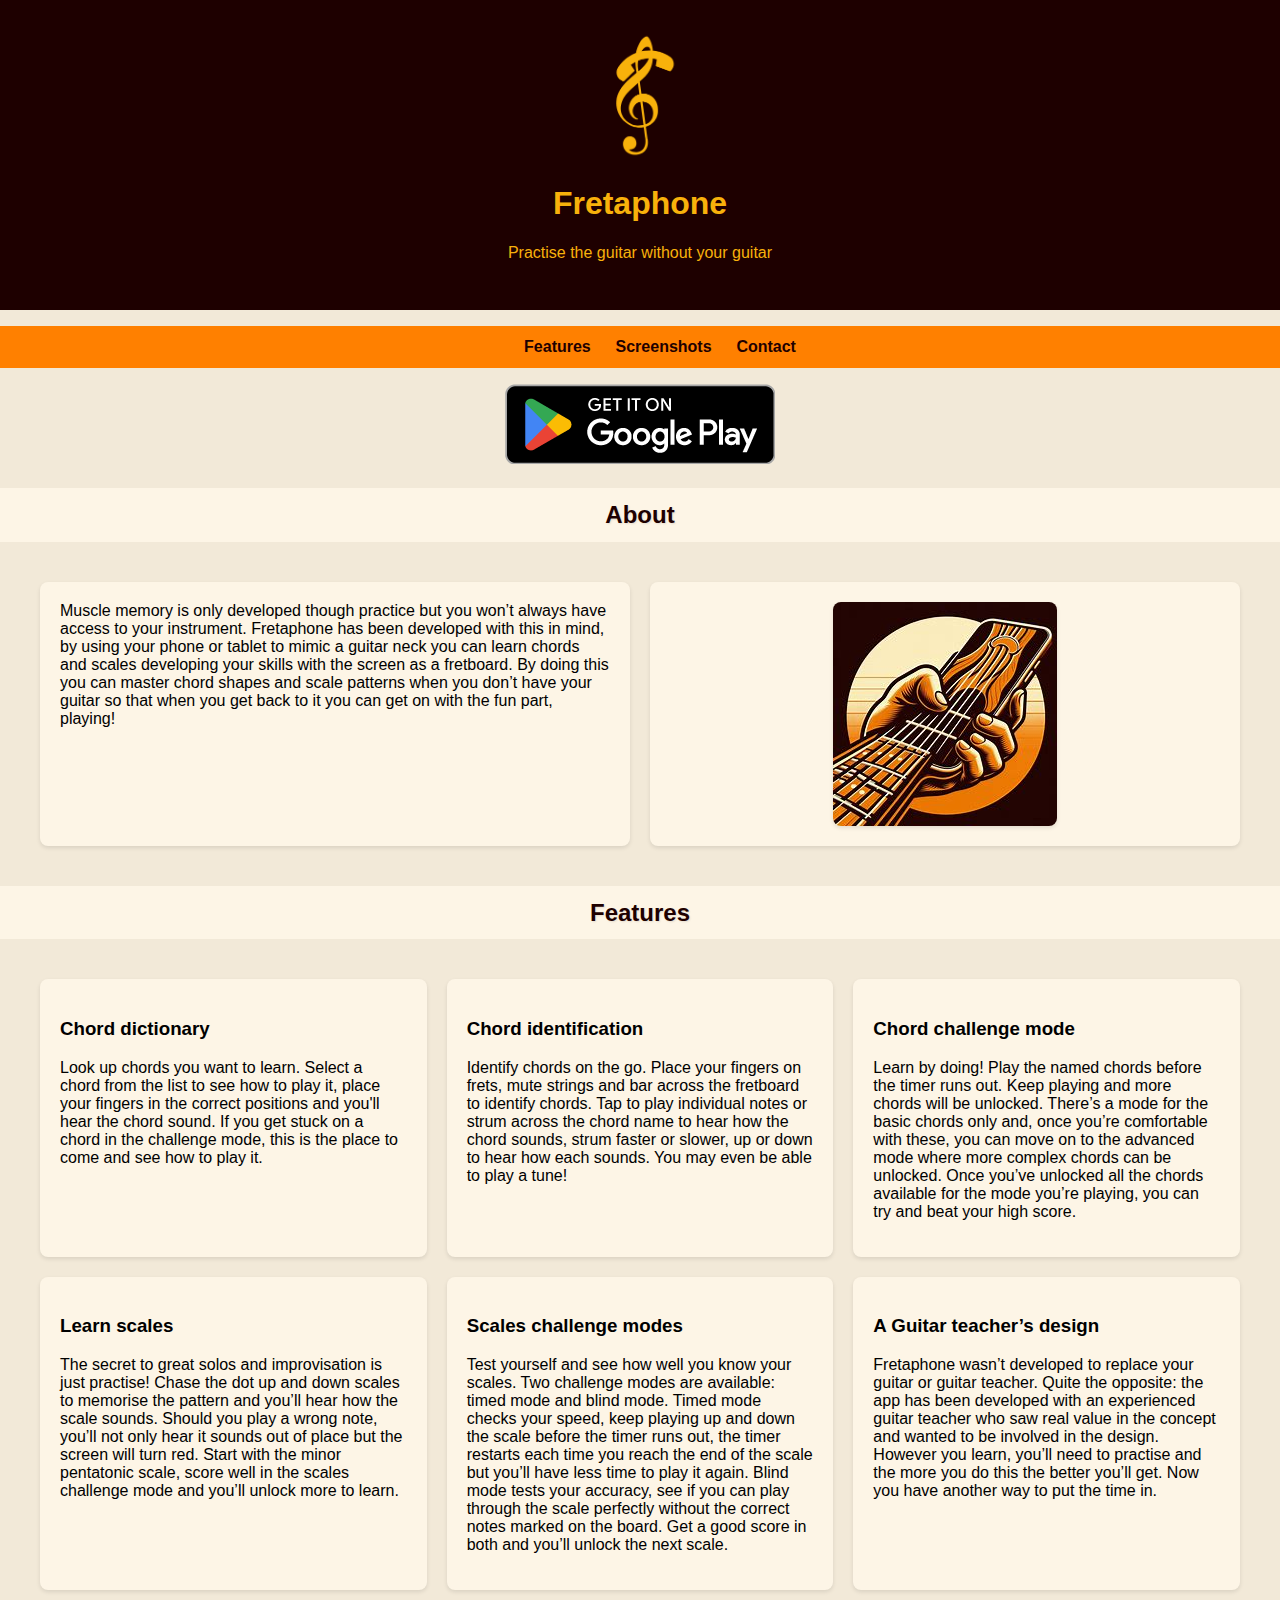
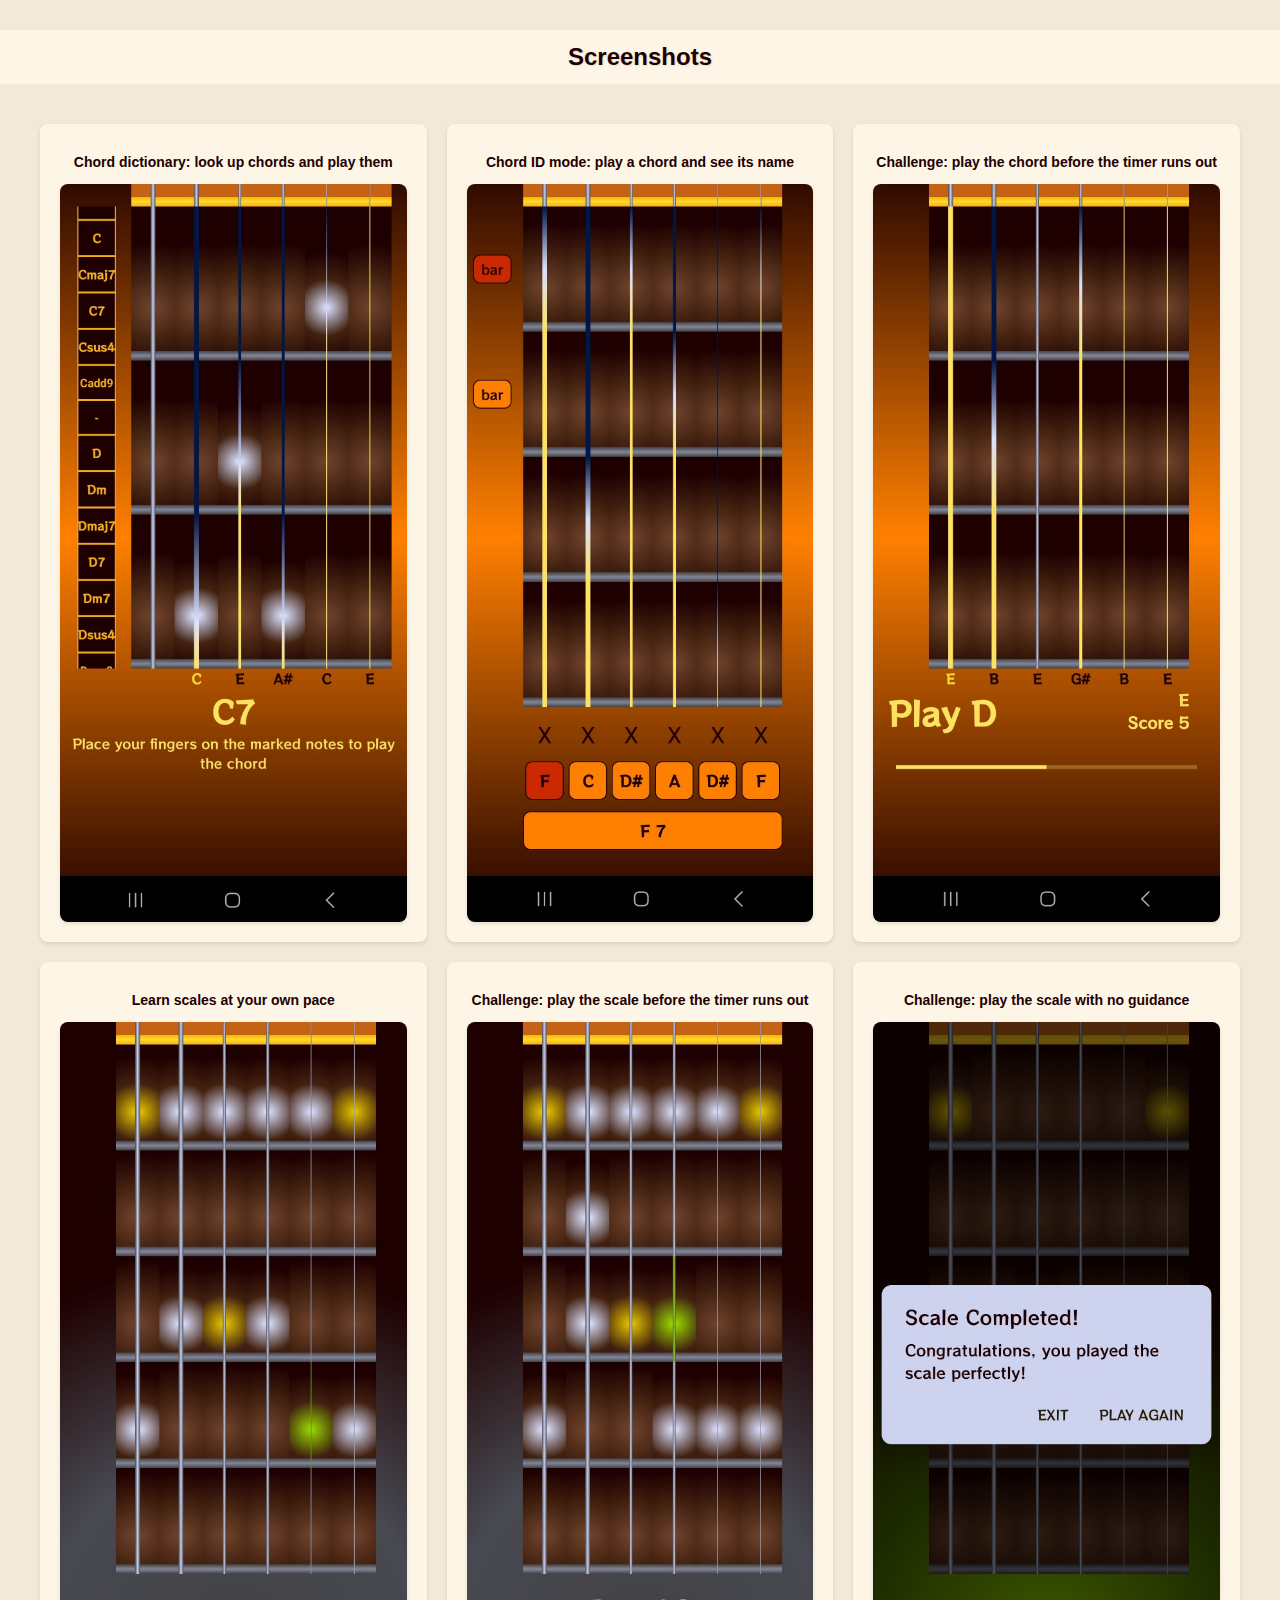
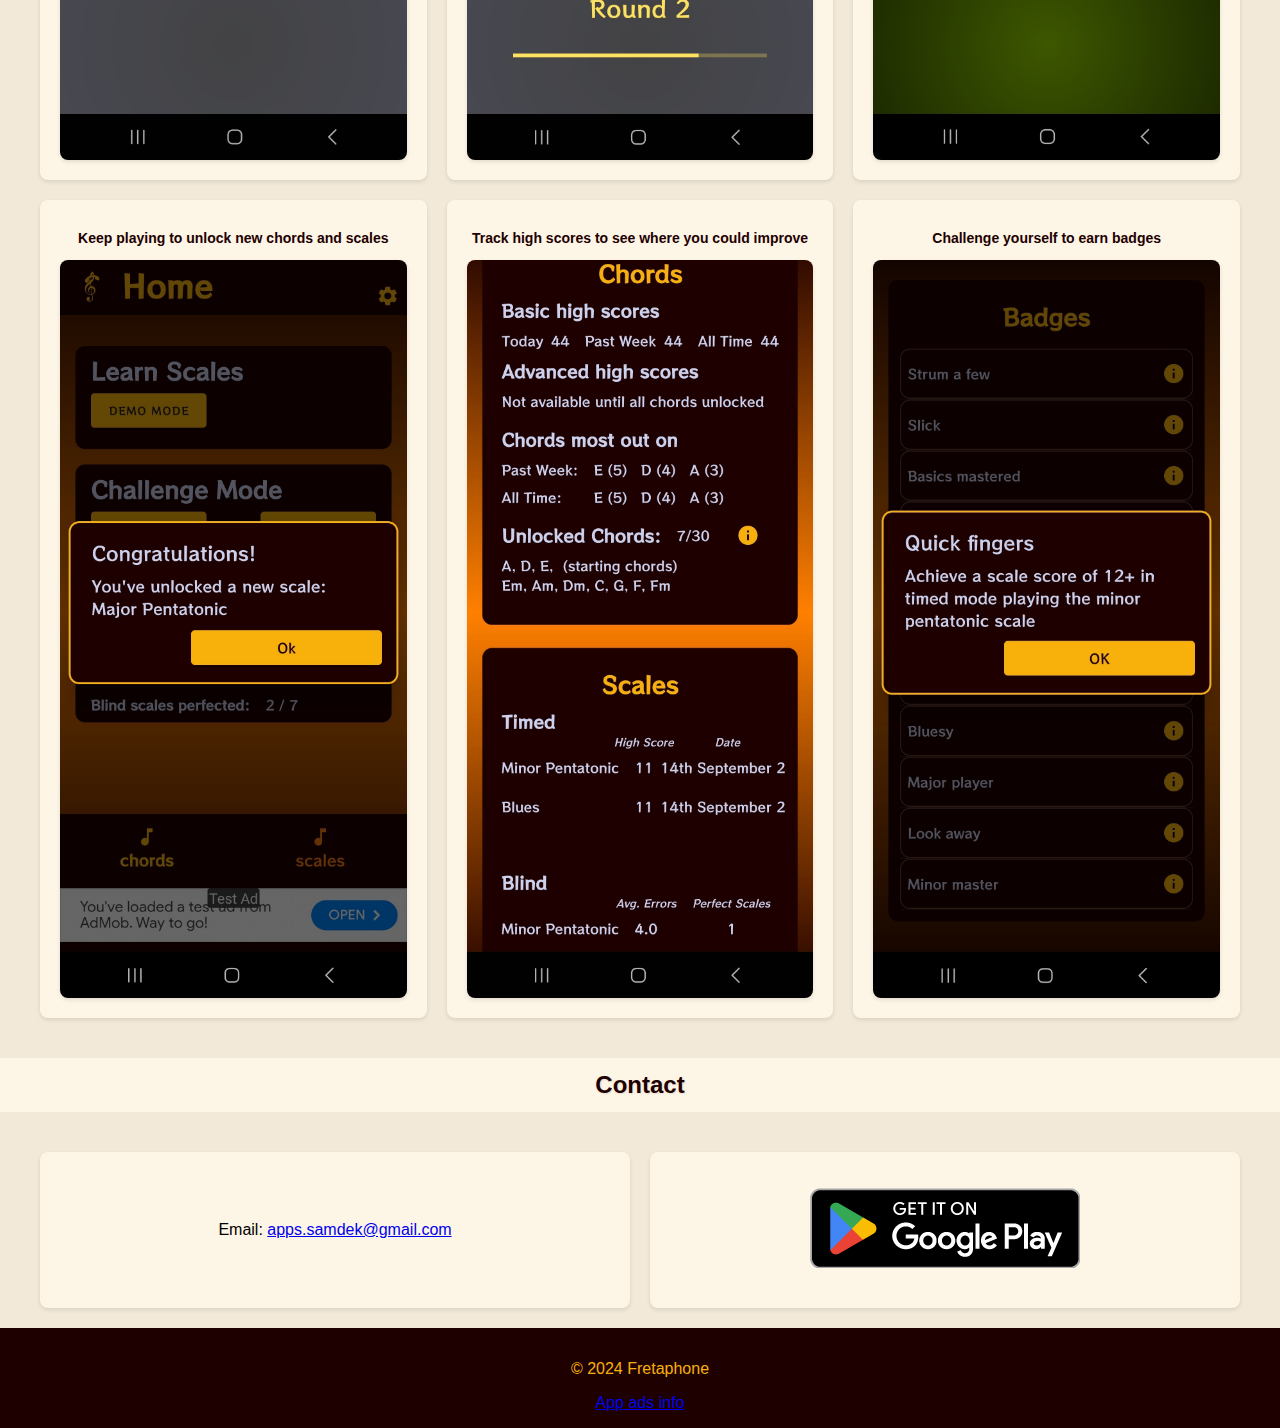
==== commit 54dec042: "slight change to wording" ====
--- a/fretaphone.html
+++ b/fretaphone.html
@@ -170,7 +170,7 @@
         
             <div class="image-column">
                 <div class="image-container">
-                    <p class="image-label">Track your high scores and see where you could improve</p>
+                    <p class="image-label">Track high scores to see where you could improve</p>
                 <img src="screenshot_records.jpg" alt="records screenshot" class="screenshot">
                 
             </div>
